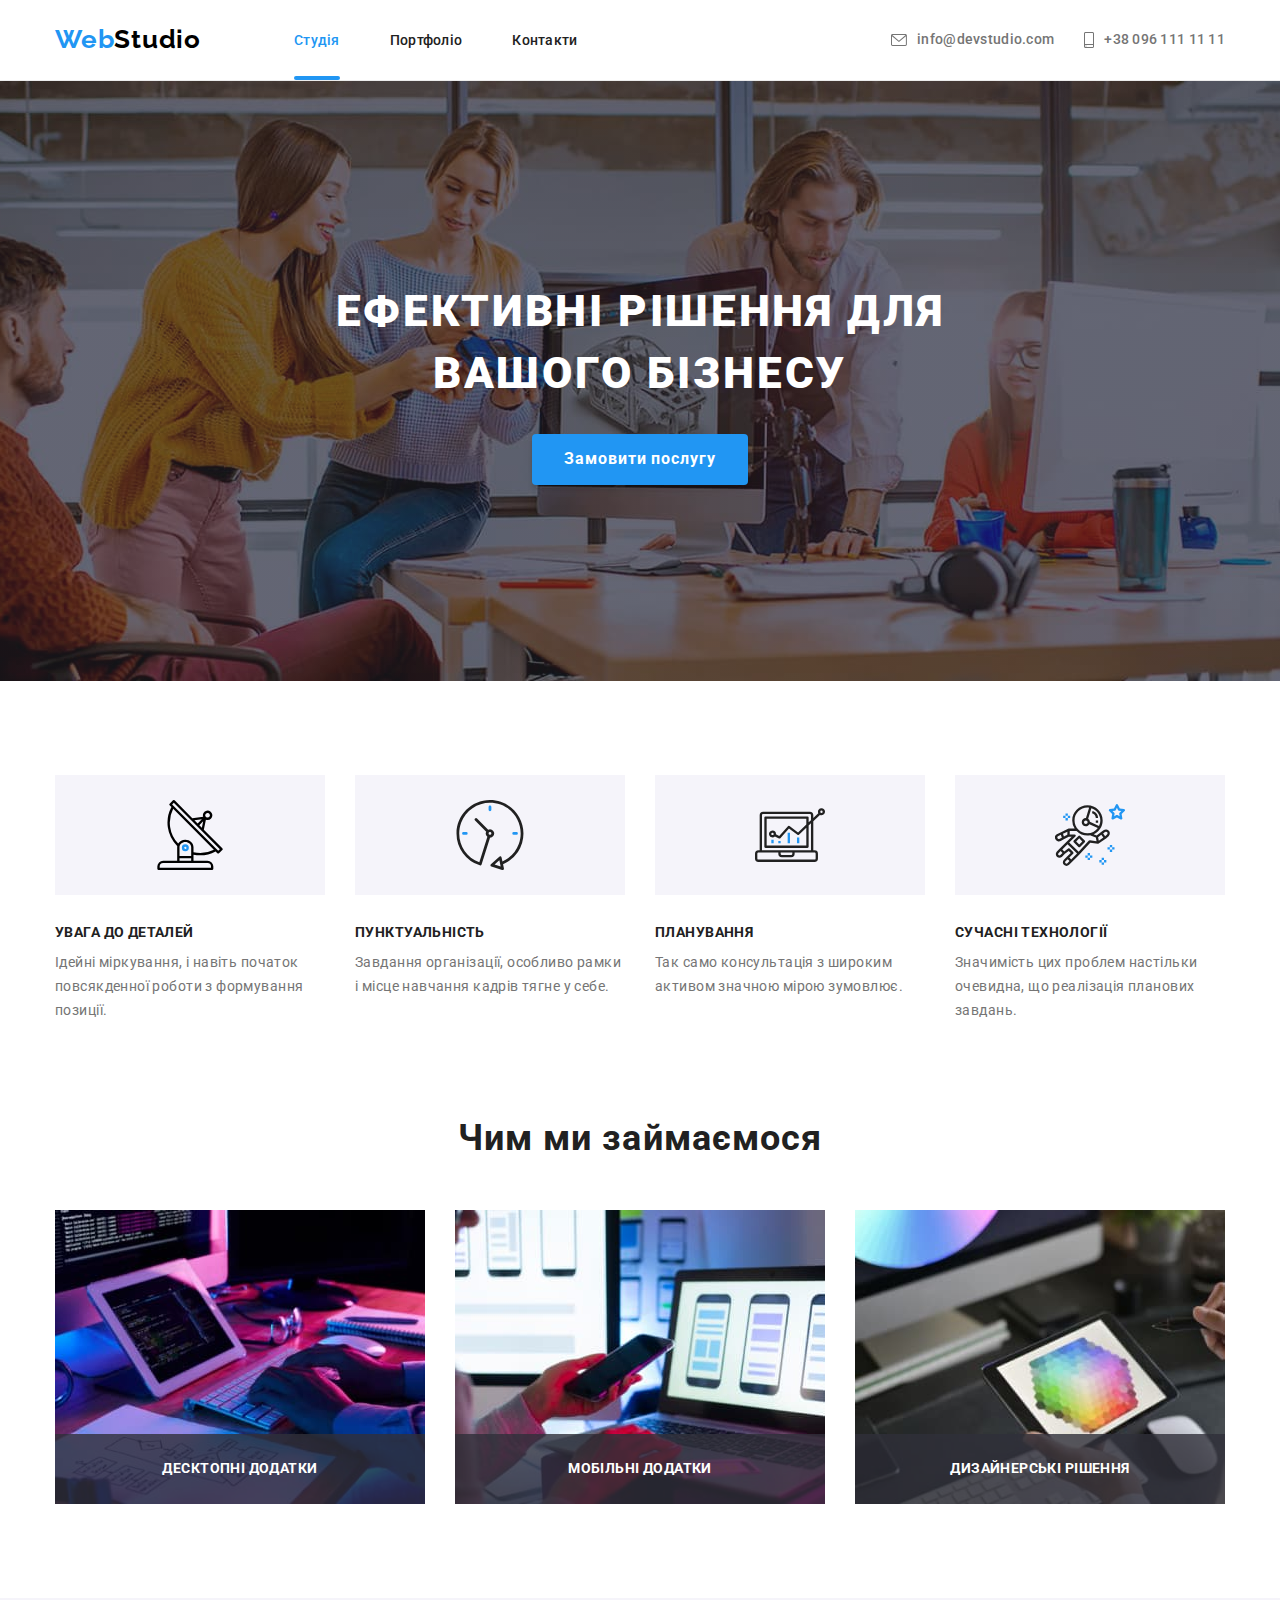
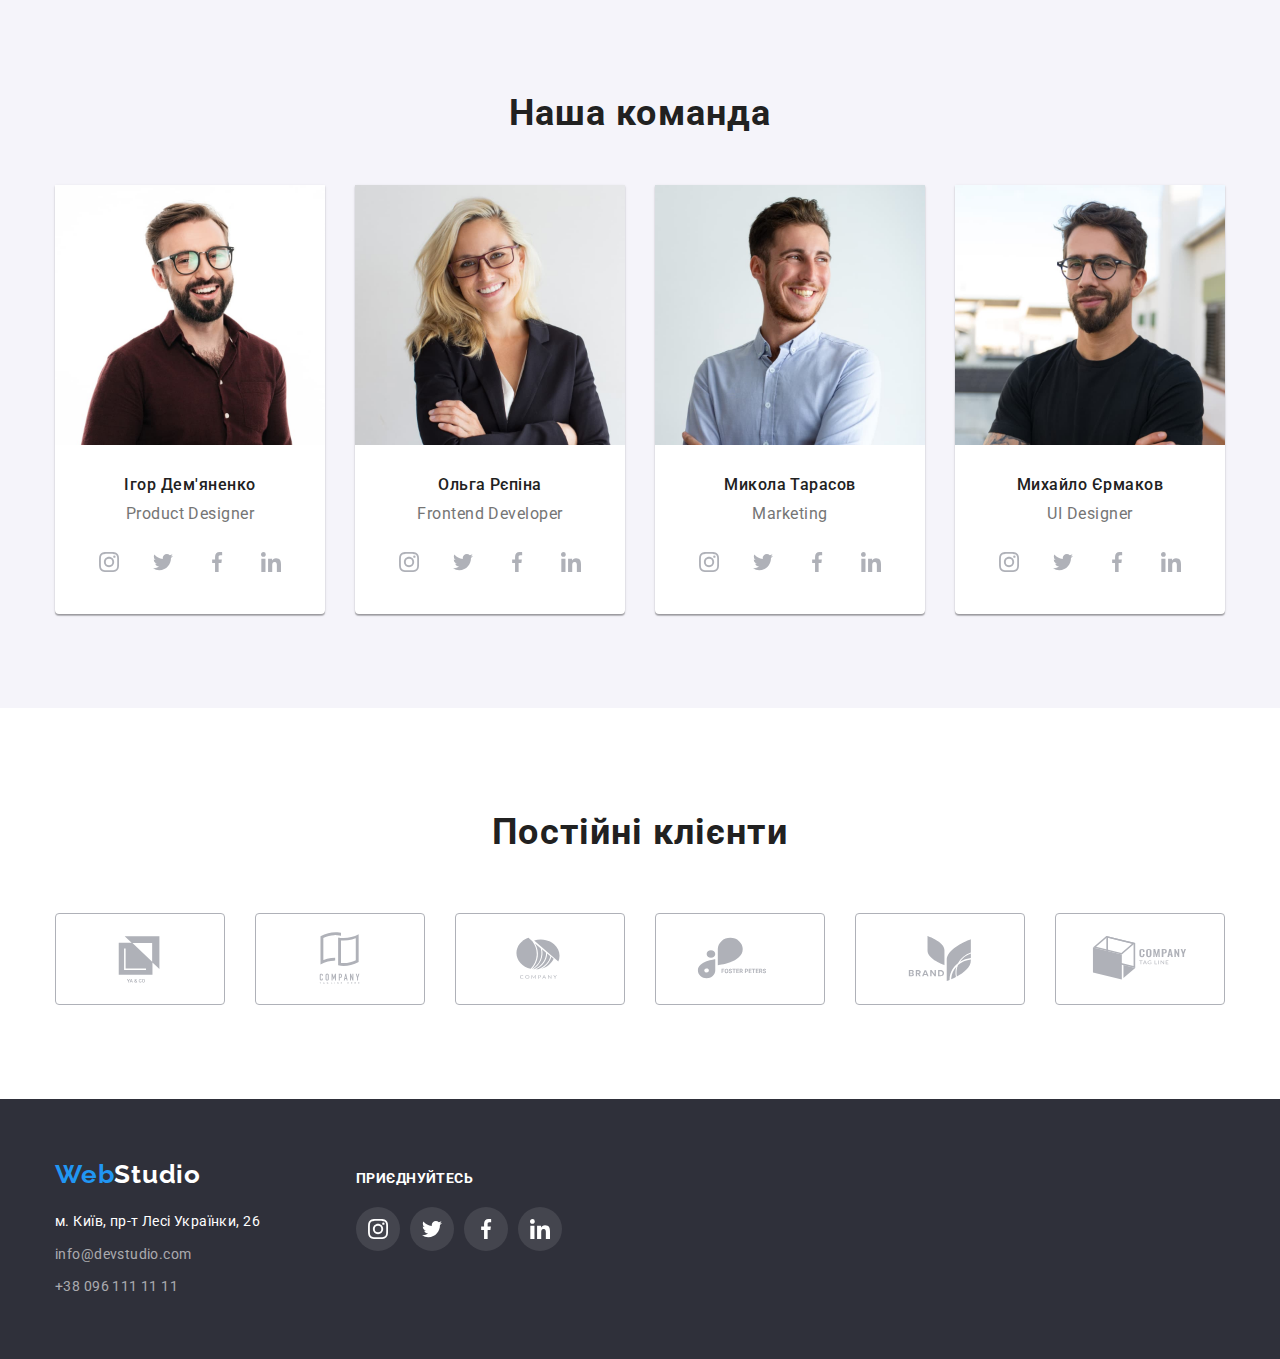
==== index.html @ fc9fdf3e "Initial commit" ====
<!DOCTYPE html>
<html lang="uk">
  <head>
    <meta charset="UTF-8" />
    <meta http-equiv="X-UA-Compatible" content="IE=edge" />
    <meta name="viewport" content="width=device-width, initial-scale=1.0" />
    <link rel="preconnect" href="https://fonts.googleapis.com" />
    <link rel="preconnect" href="https://fonts.gstatic.com" crossorigin />
    <link
      href="https://fonts.googleapis.com/css2?family=Raleway:wght@700&family=Roboto:wght@400;500;700;900&display=swap"
      rel="stylesheet"
    />
    <link
      rel="stylesheet"
      href="https://cdnjs.cloudflare.com/ajax/libs/modern-normalize/1.1.0/modern-normalize.min.css"
    />
    <link rel="stylesheet" href="./css/style.css" />
    <title>WebStudio</title>
  </head>
  <body>
    <header class="header">
      <div class="container header-container">
        <nav class="header-nav header-container">
          <a href="./index.html" class="logo"
            ><span class="logo-item">Web</span>Studio</a>
          <ul class="header-list header-container">
            <li class="list-item">
              <a href="./index.html" class="link current">Студія</a>
            </li>
            <li class="list-item">
              <a href="./portfolio.html" class="link">Портфоліо</a>
            </li>
            <li class="list-item"><a href="" class="link">Контакти</a></li>
          </ul>
        </nav>
        <!-- contacts -->
        <ul class="contacts-list header-container">
          <li class="list-item"> 
            <a href="mailto:info@devstudio.com" class="link contacts-icon"
              ><svg class="icon" width="16" height="12">
              <use href="./img/icons.svg#icon-envelope"></use>
            </svg>info@devstudio.com</a>
          </li>
          <li class="list-item"> 
            <a href="tel:+380961111111" class="link contacts-icon">
              <svg class="icon" width="10" height="16">
              <use href="./img/icons.svg#icon-smartphone"></use>
            </svg>+38 096 111 11 11</a>
          </li>
        </ul>
      </div>
    </header>

    <main class="main">
      <!-- Hero section -->
      <section class="hero-section">
        <div class="container hero-container">
          <h1 class="hero-title">Ефективні рішення для вашого бізнесу</h1>
          <button type="button" class="hero-btn" data-modal-open>Замовити послугу</button>
        </div>
      </section>

      <!-- Features section -->
      <section class="section features-section">
        <div class="container features-container">
          <h2 class="visually-hidden">Особливості нашої роботи</h2>
          <ul class="features-list">
            <li class="list-item">
              <div class="features-icon">
                <svg class="icon" width="70" height="70">
              <use href="./img/icons.svg#icon-antenna"></use>
                </svg>
              </div>
              <h3 class="features-title">УВАГА ДО ДЕТАЛЕЙ</h3>
              <p class="features-text">
                Ідейні міркування, і навіть початок повсякденної роботи з
                формування позиції.
              </p>
            </li>
            <li class="list-item">
              <div class="features-icon">
                <svg class="icon" width="70" height="70">
              <use href="./img/icons.svg#icon-clock"></use>
                </svg>
              </div>
              <h3 class="features-title">ПУНКТУАЛЬНІСТЬ</h3>
              <p class="features-text">
                Завдання організації, особливо рамки і місце навчання кадрів
                тягне у себе.
              </p>
            </li>
            <li class="list-item">
              <div class="features-icon">
                <svg class="icon" width="70" height="70">
              <use href="./img/icons.svg#icon-diagram"></use>
                </svg>
              </div>
              <h3 class="features-title">ПЛАНУВАННЯ</h3>
              <p class="features-text">
                Так само консультація з широким активом значною мірою зумовлює.
              </p>
            </li>
            <li class="list-item">
              <div class="features-icon">
                <svg class="icon" width="70" height="70">
              <use href="./img/icons.svg#icon-astronaut"></use>
                </svg>
              </div>
              <h3 class="features-title">СУЧАСНІ ТЕХНОЛОГІЇ</h3>
              <p class="features-text">
                Значимість цих проблем настільки очевидна, що реалізація
                планових завдань.
              </p>
            </li>
          </ul>
        </div>
      </section>

      <!-- box section -->
      <section class="box-section">
        <div class="container box-container">
          <h2 class="box-title">Чим ми займаємося</h2>
          <ul class="box-list">
            <li class="list-item">
              <div class="our-work">
              <img
                src="./img/boxhtml.jpg"
                alt="людина тримає руки на клавіатурі"
                width="370"
              />
              <h3 class="box-text">Десктопні додатки</h3>
              </div>
              
            </li>
            <li class="list-item">
              <div class="our-work">
              <img
                src="./img/box.jpg"
                alt="людина в одній руці тримає телефон, а друга рука на клавіатурі"
                width="370"
              />
              <h3 class="box-text">Мобільні додатки</h3>
              </div>
            </li>
            <li class="list-item">
              <div class="our-work">
              <img
                src="./img/boxcss.jpg"
                alt="людина в руці тримає планшет"
                width="370"
              />
              <h3 class="box-text">Дизайнерські рішення</h3>
              </div>
            </li>
          </ul>
        </div>
      </section>

      <!-- Team section -->
      <section class="section team-section">
        <div class="container team-container">
          <h2 class="team-title">Наша команда</h2>
          <ul class="tem-list">
            <li class="list-item team-shadow">
              <img
                src="./img/img-igor.jpg"
                alt="чоловік з бородою в очках"
                width="270"/>
              <div class="team-card">
                <h3 class="name-title">Ігор Дем'яненко</h3>
                <p lang="en" class="team-text">Product Designer</p>
            
                <ul class="social-list">
                  <li class="list-item">
                    <a href="" class="link social-link">
                    <svg class="icon" width="20" height="20">
                          <use href="./img/icons.svg#icon-instagram-team"></use>
                    </svg>
                    </a>
                  </li>
                  <li class="list-item">
                    <a href="" class="link social-link">
                      <svg class="icon" width="20" height="20">
                          <use href="./img/icons.svg#icon-twitter-team"></use>
                    </svg>
                    </a>
                  </li>
                  <li class="list-item">
                    <a href="" class="link social-link">
                      <svg class="icon" width="20" height="20">
                          <use href="./img/icons.svg#icon-facebook-team"></use>
                    </svg>
                    </a>
                  </li>
                  <li class="list-item">
                    <a href="" class="link social-link">
                      <svg class="icon" width="20" height="20">
                          <use href="./img/icons.svg#icon-linkedin-team"></use>
                    </svg>
                    </a>
                  </li>
                </ul>
              </div>
            </li>
            <li class="list-item team-shadow">
              <img
                src="./img/img-olga.jpg"
                alt="дівчина в очках з білим волосям"
                width="270"/>
              <div class="team-card">
                <h3 class="name-title">Ольга Рєпіна</h3>
                <p lang="en" class="team-text">Frontend Developer</p>
                <ul class="social-list">
                  <li class="list-item">
                    <a href="" class="link social-link">
                    <svg class="icon" width="20" height="20">
                          <use href="./img/icons.svg#icon-instagram-team"></use>
                    </svg>
                    </a>
                  </li>
                  <li class="list-item">
                    <a href="" class="link social-link">
                      <svg class="icon" width="20" height="20">
                          <use href="./img/icons.svg#icon-twitter-team"></use>
                    </svg>
                    </a>
                  </li>
                  <li class="list-item">
                    <a href="" class="link social-link">
                      <svg class="icon" width="20" height="20">
                          <use href="./img/icons.svg#icon-facebook-team"></use>
                    </svg>
                    </a>
                  </li>
                  <li class="list-item">
                    <a href="" class="link social-link">
                      <svg class="icon" width="20" height="20">
                          <use href="./img/icons.svg#icon-linkedin-team"></use>
                    </svg>
                    </a>
                  </li>
                </ul>
              </div>
            </li>
            <li class="list-item team-shadow">
              <img
                src="./img/img-mikola.jpg"
                alt="чоловік посміхається"
                width="270"
              />
              <div class="team-card">
                <h3 class="name-title">Микола Тарасов</h3>
                <p lang="en" class="team-text">Marketing</p>
                <ul class="social-list">
                  <li class="list-item">
                    <a href="" class="link social-link">
                    <svg class="icon" width="20" height="20">
                          <use href="./img/icons.svg#icon-instagram-team"></use>
                    </svg>
                    </a>
                  </li>
                  <li class="list-item">
                    <a href="" class="link social-link">
                      <svg class="icon" width="20" height="20">
                          <use href="./img/icons.svg#icon-twitter-team"></use>
                    </svg>
                    </a>
                  </li>
                  <li class="list-item">
                    <a href="" class="link social-link">
                      <svg class="icon" width="20" height="20">
                          <use href="./img/icons.svg#icon-facebook-team"></use>
                    </svg>
                    </a>
                  </li>
                  <li class="list-item">
                    <a href="" class="link social-link">
                      <svg class="icon" width="20" height="20">
                          <use href="./img/icons.svg#icon-linkedin-team"></use>
                    </svg>
                    </a>
                  </li>
                </ul>
              </div>
            </li>
            <li class="list-item team-shadow">
              <img
                src="./img/img-mike.jpg"
                alt="чоловік з бородою в очках"
                width="270"
              />
              <div class="team-card">
                <h3 class="name-title">Михайло Єрмаков</h3>
                <p lang="en" class="team-text">UI Designer</p>
                <ul class="social-list">
                  <li class="list-item">
                    <a href="" class="link social-link">
                    <svg class="icon" width="20" height="20">
                          <use href="./img/icons.svg#icon-instagram-team"></use>
                    </svg>
                    </a>
                  </li>
                  <li class="list-item">
                    <a href="" class="link social-link">
                      <svg class="icon" width="20" height="20">
                          <use href="./img/icons.svg#icon-twitter-team"></use>
                    </svg>
                    </a>
                  </li>
                  <li class="list-item">
                    <a href="" class="link social-link">
                      <svg class="icon" width="20" height="20">
                          <use href="./img/icons.svg#icon-facebook-team"></use>
                      </svg>
                    </a>
                  </li>
                  <li class="list-item">
                    <a href="" class="link social-link">
                      <svg class="icon" width="20" height="20">
                          <use href="./img/icons.svg#icon-linkedin-team"></use>
                    </svg>
                    </a>
                  </li>
                </ul>
              </div>
            </li>
          </ul>
        </div>
      </section>

        <!-- clien-section -->

      <section class="section">
        <div class="container">
          <h2 class="client-title">Постійні клієнти</h2>
        <ul class="client-list">
          <li class="list-item">
            <a href="" class="link client-link">
              <svg class="icon" width="106" height="60">
                   <use href="./img/icons.svg#icon-logo"></use>
              </svg>
            </a>
          </li>
          <li class="list-item">
            <a href="" class="link client-link">
              <svg class="icon" width="106" height="60">
                   <use href="./img/icons.svg#icon-logo-1"></use>
              </svg>
            </a>
          </li>
          <li class="list-item">
            <a href="" class="link client-link">
              <svg class="icon" width="106" height="60">
                   <use href="./img/icons.svg#icon-logo-2"></use>
              </svg>
            </a>
          </li>
          <li class="list-item">
            <a href="" class="link client-link">
              <svg class="icon" width="106" height="60">
                   <use href="./img/icons.svg#icon-logo-3"></use>
              </svg>
            </a>
          </li>
          <li class="list-item">
            <a href="" class="link client-link">
              <svg class="icon" width="106" height="60">
                   <use href="./img/icons.svg#icon-logo-4"></use>
              </svg>
            </a>
          </li>
          <li class="list-item">
            <a href="" class="link client-link">
              <svg class="icon" width="106" height="60">
                   <use href="./img/icons.svg#icon-logo-5"></use>
              </svg>
            </a>
          </li>
       </ul>
        </div>
      </section>

    </main>


    <footer class="footer">
      <div class="container contacts-container">
        <div>
        <a href="./index.html" class="logo"
          ><span class="logo-item">Web</span>Studio</a
        >
        <!-- address -->
        <address class="address-box">
          <ul class="list-address">
            <li class="list-item">
              <a
                href="https://goo.gl/maps/AqPgKA1JQSFDFY3W7"
                target="_blank"
                rel="noreferrer noopener"
                class="link address"
                ><span class="address-text"
                  >м. Київ, пр-т Лесі Українки, 26</span>
              </a>
            </li>
            <li class="list-item">
              <a href="mailto:info@devstudio.com" class="link address"
                >info@devstudio.com</a
              >
            </li>
            <li class="list-item">
              <a href="tel:+380961111111" class="link address"
                >+38 096 111 11 11</a
              >
            </li>
          </ul>
        </address>
      </div>

      <div class="footer-contacts">
        <b class="social-text">приєднуйтесь</b>
        <ul class="contacts-address">
       <li class="list-item">
        <a href="" class="link footer-link">
          <svg class="icon" width="20" height="20">
              <use href="./img/icons.svg#icon-instagram-footer"></use>
          </svg>
        </a>
      </li>
       <li class="list-item">
        <a href="" class="link footer-link">
          <svg class="icon" width="20" height="20">
              <use href="./img/icons.svg#icon-twitter-footer"></use>
          </svg>
        </a>
      </li>
       <li class="list-item">
        <a href="" class="link footer-link">
          <svg class="icon" width="20" height="20">
              <use href="./img/icons.svg#icon-facebook-footer"></use>
          </svg>
        </a>
      </li>
       <li class="list-item">
        <a href="" class="link footer-link">
          <svg class="icon" width="20" height="20">
              <use href="./img/icons.svg#icon-linkedin-footer"></use>
          </svg>
        </a>
      </li>
      </ul>
      </div>
      </div>
    </footer>

                 <!-- backdrop -->

<div class="backdrop is-hidden" data-modal>
  <div class="modal">
    <button type="button" class="button-modal" data-modal-close>
      <svg class="icon" width="18" height="18">
              <use href="./img/icons.svg#icon-close-black"></use>
          </svg>
    </button>
  </div>
</div>
<script src="./js/modal.js"></script>
  </body>
</html>
---- css/style.css ----
:root {
  --primary-text-color: #757575;
  --title-text-color: #212121;
  --first-bg-color: #ffffff;
  --secondary-bg-color: #2f303a;
  --section-bg-colir: #f5f4fa;
  --accent-color: #2196f3;
  --btn-color: #188ce8;
  --primary-black-color: #000000;
  --contact-color: rgba(255, 255, 255, 0.6);
  --border-color: #ECECEC;
  --secondary-br-color: #EEEEEE;
  --hero-bgr-color: #C4C4C4;
  --icon-team-color: #AFB1B8;
  --icom-footer-color: rgba(255, 255, 255, 0.1);
  --cubic: cubic-bezier(0.4, 0, 0.2, 1);
}

body {
  font-family: "Roboto", sans-serif;
  color: var(--primary-text-color);
  background-color: var(--first-bg-color);
}

h1,
h2,
h3,
h4,
h5,
h6,
p,
ul {
  margin: 0;
  padding: 0;
}

.container {
  width: 1200px;
  padding-left: 15px;
  padding-right: 15px;
  margin-right: auto;
  margin-left: auto;
}

/* header */

.header {
  border-bottom: 1px solid var(--border-color);
}

/* logo */

.logo-item {
  color: var(--accent-color);
}

.header-nav .logo {
  display: block;
  margin-right: 93px;
}

.logo {
  font-family: "Raleway";
  text-decoration: none;
  font-weight: 700;
  font-size: 26px;
  line-height: 1.2;
  letter-spacing: 0.03em;
  color: var(--primary-black-color);
  transition: color 250ms var(--cubic);
}

/* nav */

.header-container {
  display: flex;
  align-items: center;

}

.header-list .list-item:not(:last-child) {
  margin-right: 50px;
}

.contacts-list .list-item:not(:last-child) {
  margin-right: 30px;
}

.contacts-list {
  margin-left: auto;
}

.header-nav .link {
  position: relative;
  padding-top: 32px;
  padding-bottom: 32px;

  font-weight: 500;
  font-size: 14px;
  line-height: 1.14;
  letter-spacing: 0.02em;
  color: var(--title-text-color);

}

.header-nav .current::after {
  content: "";
  position: absolute;
  left: 0;
  bottom: 0;
  width: 100%;
  height: 4px;
  background-color: var(--accent-color);
  border-radius: 2px;
}


.link.current {
  color: var(--accent-color);
}

/* .contacts */
.link.contacts-icon {
  display: flex;
  padding-top: 32px;
  padding-bottom: 32px;
  align-items: center;

  font-weight: 500;
  font-size: 14px;
  line-height: 1.14;
  letter-spacing: 0.02em;
  color: var(--primary-text-color);
  fill: currentColor;
  transition: color 250ms var(--cubic);

}

.link.contacts-icon .icon {
  margin-right: 10px;
}

/* Hero section */

.hero-section {
  max-width: 1600px;
  height: 600px;
  margin-right: auto;
  margin-left: auto;
  padding-top: 200px;
  padding-bottom: 200px;
  background-position: center;
  background-repeat: no-repeat;
  background-size: cover;
  background-image: linear-gradient(to right, rgba(47, 48, 58, 0.4), rgba(47, 48, 58, 0.4)), url(../img/bgimg.jpg);
  background-color: var(--hero-bgr-color);

}

.hero-title {
  margin-bottom: 30px;
  margin-right: auto;
  margin-left: auto;
  width: 696px;

  font-weight: 900;
  font-size: 44px;
  line-height: 1.4;
  text-align: center;
  letter-spacing: 0.06em;
  text-transform: uppercase;
  color: var(--first-bg-color);
}

.hero-btn {
  display: block;
  margin-right: auto;
  margin-left: auto;
  padding: 10px 32px;
  border-radius: 4px;
  min-width: 216px;
  border: none;

  font-style: normal;
  font-weight: 700;
  font-size: 16px;
  line-height: 1.9;
  cursor: pointer;
  letter-spacing: 0.06em;
  color: var(--first-bg-color);
  background-color: var(--accent-color);
  box-shadow: 0px 4px 4px rgba(0, 0, 0, 0.15);
  transition: background-color 250ms var(--cubic),
    color 250ms var(--cubic),
    box-shadow 250ms var(--cubic);
}

.hero-btn:hover,
.hero-btn:focus {
  color: var(--first-bg-color);
  background-color: var(--btn-color);
  box-shadow: 0px 4px 4px rgba(0, 0, 0, 0.15);

}

/* Features section */

.visually-hidden {
  position: absolute;
  width: 1px;
  height: 1px;
  margin: -1px;
  border: 0;
  padding: 0;

  white-space: nowrap;
  clip-path: inset(100%);
  clip: rect(0 0 0 0);
  overflow: hidden;
}

.features-icon {
  display: flex;
  height: 120px;
  justify-content: center;
  align-items: center;
  background-color: var(--section-bg-colir);
  margin-bottom: 30px;
}

.features-list {
  display: flex;
}

.features-container .list-item {
  min-width: 270px;
}

.features-list .list-item:not(:last-child) {
  margin-right: 30px;

}

.features-title {
  margin-bottom: 10px;

  font-size: 14px;
  line-height: 1.14;
  letter-spacing: 0.03em;
  text-transform: uppercase;
  color: var(--title-text-color);
}

.features-text {
  font-size: 14px;
  line-height: 1.71;
  letter-spacing: 0.03em;
}

/* box section */

.box-list {
  display: flex;
}

.box-list img {
  display: block;
}

.box-list .list-item:not(:last-child) {
  margin-right: 30px;
}

.box-section {
  padding-bottom: 94px;
}

.box-title {
  margin-bottom: 50px;

  font-size: 36px;
  line-height: 1.2;
  text-align: center;
  letter-spacing: 0.03em;
  color: var(--title-text-color);
}

.our-work {
  position: relative;
}

.box-text {
  position: absolute;
  left: 0;
  bottom: 0;
  width: 100%;
  height: 70px;
  display: flex;
  justify-content: center;
  align-items: center;
  font-size: 14px;
  line-height: 1.14;
  text-align: center;
  letter-spacing: 0.03em;
  text-transform: uppercase;
  color: #FFFFFF;
  background-color: rgba(47, 48, 58, 0.8);
}


/* Team section */
.team-section {
  background-color: var(--section-bg-colir);
}

.tem-list {
  display: flex;
}

.tem-list img {
  display: block;
}

.tem-list .team-shadow {
  background-color: var(--first-bg-color);
  box-shadow: 0px 1px 3px rgba(0, 0, 0, 0.12),
    0px 1px 1px rgba(0, 0, 0, 0.14),
    0px 2px 1px rgba(0, 0, 0, 0.2);
  border-radius: 0px 0px 4px 4px;

}

.tem-list>.list-item:not(:last-child) {
  margin-right: 30px;
}

.team-card {
  padding-top: 30px;
  padding-bottom: 30px;

}

.team-title {
  margin-bottom: 50px;
  font-size: 36px;
  line-height: 1.2;
  text-align: center;
  letter-spacing: 0.03em;
  color: var(--title-text-color);
}

.name-title {
  margin-bottom: 10px;

  font-weight: 500;
  font-size: 16px;
  line-height: 1.2;
  text-align: center;
  letter-spacing: 0.03em;
  color: var(--title-text-color);
}

.team-text {
  font-size: 16px;
  line-height: 1.2;
  text-align: center;
  letter-spacing: 0.03em;
}

.social-list {
  display: flex;
  margin-top: 16px;
  justify-content: center;


}


.link.social-link {
  display: flex;
  width: 44px;
  height: 44px;
  justify-content: center;
  align-items: center;
  color: var(--icon-team-color);
  background-color: var(--first-bg-color);
  border-radius: 50%;
  transition: background-color 250ms var(--cubic),
    color 250ms var(--cubic);

}

.social-link .icon {
  fill: currentColor;

}


.social-list .list-item:not(:last-child) {
  margin-right: 10px;
}


.link.social-link:focus,
.link.social-link:hover {
  color: var(--first-bg-color);
  background-color: var(--accent-color);
  border-radius: 50%;

}

/* clien-section */

.client-title {
  font-size: 36px;
  line-height: 1.7;
  text-align: center;
  letter-spacing: 0.03em;
  color: var(--title-text-color);
}

.client-list {
  display: flex;
  margin-top: 50px;
  justify-content: center;
}

.link.client-link {
  display: flex;
  width: 170px;
  height: 92px;
  justify-content: center;
  align-items: center;
  color: var(--icon-team-color);
  fill: currentColor;
  border: 1px solid var(--icon-team-color);
  border-radius: 4px;
  transition: border-color 250ms var(--cubic),
    color 250ms var(--cubic);

}

.client-list .list-item:not(:last-child) {
  margin-right: 30px;
}

.link.client-link:focus,
.link.client-link:hover {
  border-color: var(--accent-color);
  color: var(--accent-color);
}

/* footer */

.footer {
  background-color: var(--secondary-bg-color);
  padding-top: 60px;
  padding-bottom: 60px;

}

.footer .logo {
  color: var(--first-bg-color);
}

.logo:hover,
.logo:focus {
  color: var(--accent-color);

}

/* address */

.address-box {
  width: 231px;
  margin-top: 20px;
}

.list-address .list-item:not(:last-child) {
  margin-bottom: 9px;
}

.link.address {
  display: block;
  font-style: normal;
  font-weight: 400;
  font-size: 14px;
  line-height: 1.7;
  letter-spacing: 0.03em;
  color: var(--contact-color);
}

.address-text {
  color: var(--first-bg-color);
  transition: color 250ms var(--cubic);
}

.address-text:hover {
  color: var(--accent-color);
}

.link {
  text-decoration: none;
  transition: color 250ms var(--cubic);
}

.list-item {
  list-style: none;
}

.link:hover,
.link:focus {
  color: var(--accent-color);

}

.contacts-container {
  display: flex;
  align-items: baseline;

}

.footer-contacts {
  margin-left: 70px;
}

.social-text {
  font-size: 14px;
  line-height: 1.14;
  letter-spacing: 0.03em;
  text-transform: uppercase;
  color: var(--first-bg-color);
}

.contacts-address {
  display: flex;
  margin-top: 20px;

}

.link.footer-link {
  display: flex;
  width: 44px;
  height: 44px;
  justify-content: center;
  align-items: center;
  background-color: var(--icom-footer-color);
  border-radius: 50%;
  transition: background-color 250ms var(--cubic);
}

.contacts-address .list-item:not(:last-child) {
  margin-right: 10px;
}


.link.footer-link:hover,
.link.footer-link:focus {
  background-color: var(--accent-color);

}


/* portfolio */

.btn-list {
  display: flex;
  justify-content: center;
  margin-bottom: 50px;

}

.btn-list .list-item:not(:last-child) {
  margin-right: 8px;
}

.portfolio-btn {
  padding: 6px 22px;
  font-family: inherit;
  font-style: normal;
  font-weight: 500;
  font-size: 16px;
  line-height: 1.63;
  text-align: center;
  cursor: pointer;
  letter-spacing: 0.03em;
  color: var(--title-text-color);
  background-color: var(--section-bg-colir);
  border: none;
  border-radius: 4px;
  transition: color 250ms cubic-bezier(0.4, 0, 0.2, 1),
    background-color 250ms cubic-bezier(0.4, 0, 0.2, 1),
    box-shadow 250ms cubic-bezier(0.4, 0, 0.2, 1);
}

.portfolio-btn:hover,
.portfolio-btn:focus {
  color: var(--first-bg-color);
  background-color: var(--accent-color);
  box-shadow: 0px 3px 1px rgba(0, 0, 0, 0.1),
    0px 1px 2px rgba(0, 0, 0, 0.08),
    0px 2px 2px rgba(0, 0, 0, 0.12);

}

.portfolio-wrap {
  position: relative;
  overflow: hidden;
}


.text-wrap {
  position: absolute;
  top: 0;
  left: 0;
  transform: translateY(100%);
  padding: 63px 24px;
  font-size: 18px;
  line-height: 1.56;
  letter-spacing: 0.03em;
  color: var(--first-bg-color);
  background-color: rgba(33, 150, 243, 0.9);
  transition: transform 250ms var(--cubic);

}


.portfolio.link:hover .text-wrap {
  transform: translateY(0%);
}

.portfolio-card {
  padding-top: 20px;
  padding-right: 24px;
  padding-bottom: 20px;
  padding-left: 24px;
}

.portfolio-card .portfolio-text {
  margin-top: 4px;
}

.portfolio-card {
  border-right: 1px solid var(--secondary-br-color);
  border-left: 1px solid var(--secondary-br-color);
  border-bottom: 1px solid var(--secondary-br-color);
}

.portfolio-list {
  display: flex;
  flex-wrap: wrap;
  gap: 30px;

}

.title-item {
  font-size: 18px;
  line-height: 2;
  letter-spacing: 0.06em;
  color: var(--title-text-color);
}

.portfolio-text {
  font-size: 16px;
  line-height: 30px;
  letter-spacing: 0.03em;
  color: var(--primary-text-color);
}

.portfolio-list img {
  display: block;
}

.section {
  padding-top: 94px;
  padding-bottom: 94px;

}

.portfolio.link {
  display: block;
  transition: box-shadow 250ms var(--cubic);
}

.portfolio.link:hover,
.portfolio.link:focus {
  box-shadow: 0px 1px 1px rgba(0, 0, 0, 0.12),
    0px 4px 4px rgba(0, 0, 0, 0.06),
    1px 4px 6px rgba(0, 0, 0, 0.16);

}


/* backdrop */


.backdrop {
  position: fixed;
  width: 100%;
  height: 100%;
  top: 0;
  left: 0;
  background-color: rgba(0, 0, 0, 0.2);
  opacity: 1;
  transition: opacity 250ms var(--cubic);

}

.backdrop.is-hidden .modal {
  transform: translate(-50%, -50%) scale(1.1);

}

.is-hidden {
  opacity: 0;
  pointer-events: none;

}


.button-modal {
  position: absolute;
  top: 8px;
  right: 8px;
  display: flex;
  width: 30px;
  height: 30px;
  justify-content: center;
  align-items: center;
  padding: 0;
  cursor: pointer;
  background: var(--first-bg-color);
  border: 1px solid rgba(0, 0, 0, 0.1);
  border-radius: 50%;

}

.modal {
  position: absolute;
  top: 50%;
  left: 50%;
  min-width: 528px;
  min-height: 581px;
  transform: translate(-50%, -50%) scale(1);
  background-color: var(--first-bg-color);
  box-shadow: 0px 1px 3px rgba(0, 0, 0, 0.12), 0px 1px 1px rgba(0, 0, 0, 0.14), 0px 2px 1px rgba(0, 0, 0, 0.2);
  border-radius: 4px;
  transition: transform 250ms var(--cubic);

}
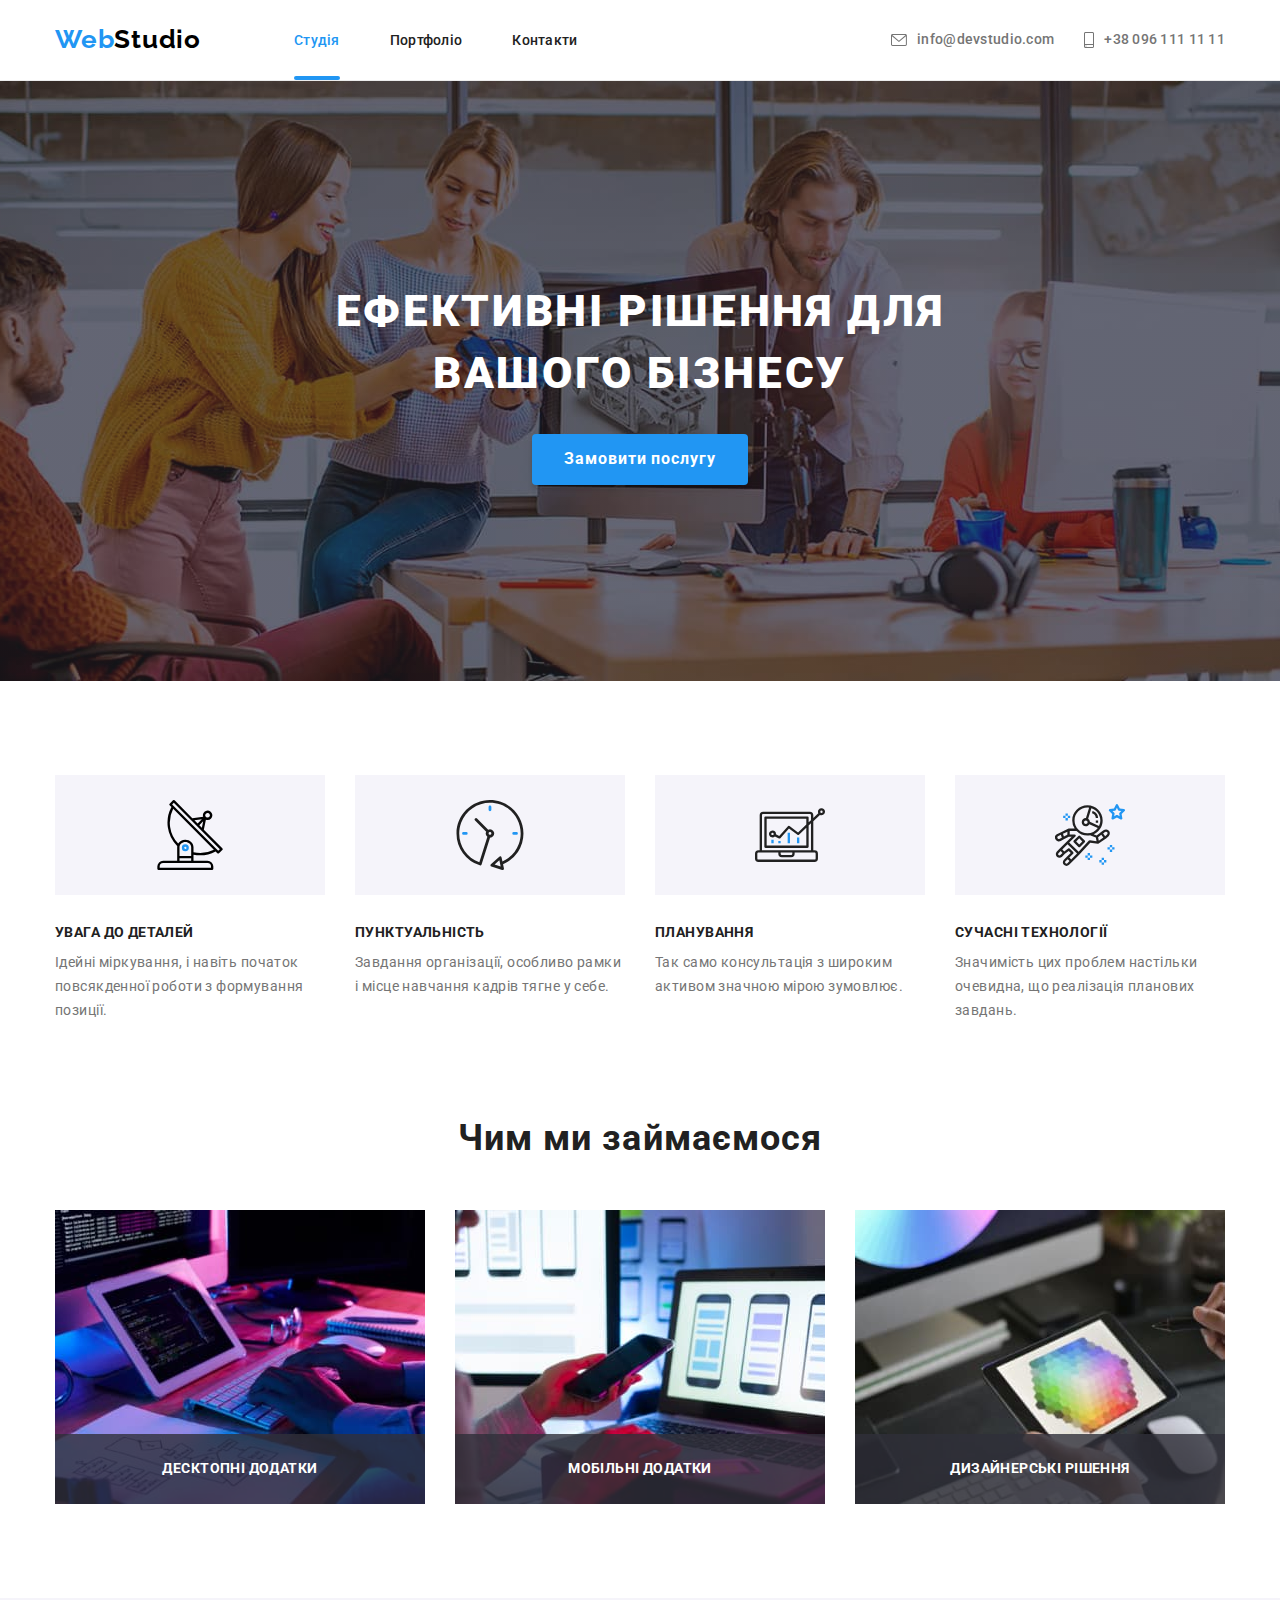
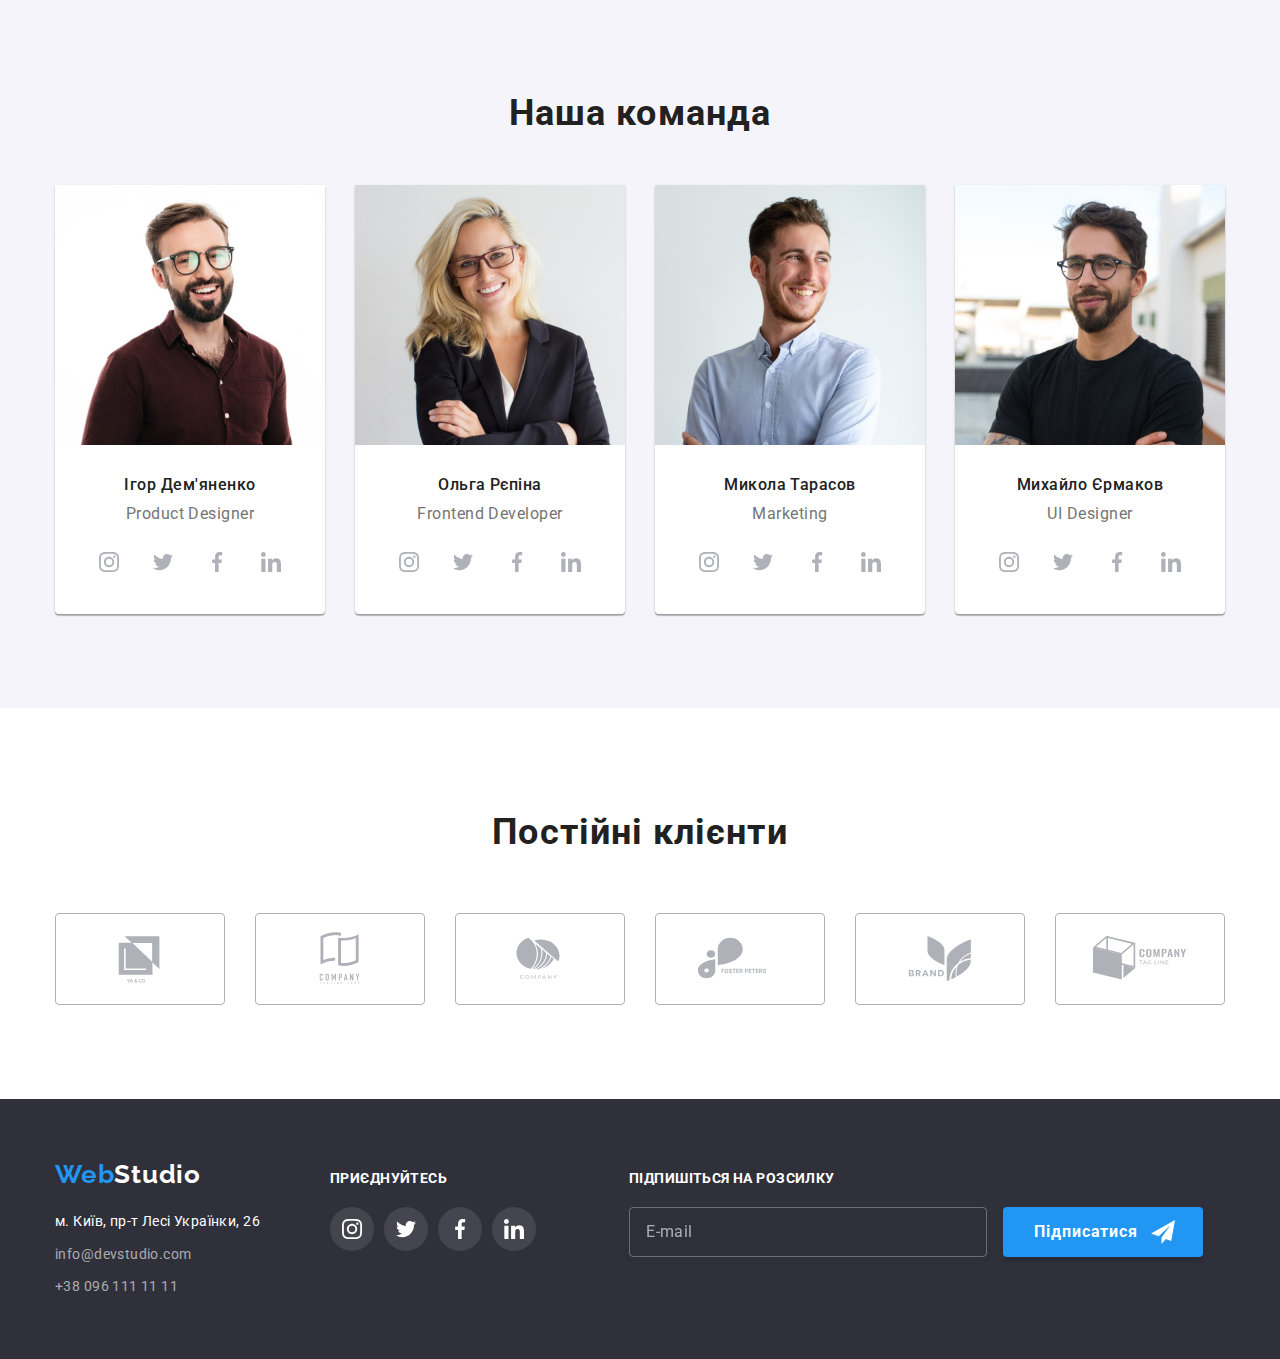
==== commit a859a8c1: "added form for footer" ====
--- a/index.html
+++ b/index.html
@@ -1,20 +1,18 @@
 <!DOCTYPE html>
 <html lang="uk">
   <head>
-    <meta charset="UTF-8" />
-    <meta http-equiv="X-UA-Compatible" content="IE=edge" />
-    <meta name="viewport" content="width=device-width, initial-scale=1.0" />
-    <link rel="preconnect" href="https://fonts.googleapis.com" />
-    <link rel="preconnect" href="https://fonts.gstatic.com" crossorigin />
+    <meta charset="UTF-8">
+    <meta http-equiv="X-UA-Compatible" content="IE=edge">
+    <meta name="viewport" content="width=device-width, initial-scale=1.0">
+    <link rel="preconnect" href="https://fonts.googleapis.com">
+    <link rel="preconnect" href="https://fonts.gstatic.com" crossorigin>
     <link
       href="https://fonts.googleapis.com/css2?family=Raleway:wght@700&family=Roboto:wght@400;500;700;900&display=swap"
-      rel="stylesheet"
-    />
+      rel="stylesheet">
     <link
       rel="stylesheet"
-      href="https://cdnjs.cloudflare.com/ajax/libs/modern-normalize/1.1.0/modern-normalize.min.css"
-    />
-    <link rel="stylesheet" href="./css/style.css" />
+      href="https://cdnjs.cloudflare.com/ajax/libs/modern-normalize/1.1.0/modern-normalize.min.css">
+    <link rel="stylesheet" href="./css/style.css">
     <title>WebStudio</title>
   </head>
   <body>
@@ -35,17 +33,15 @@
         </nav>
         <!-- contacts -->
         <ul class="contacts-list header-container">
-          <li class="list-item"> 
+          <li class="list-item">
             <a href="mailto:info@devstudio.com" class="link contacts-icon"
               ><svg class="icon" width="16" height="12">
-              <use href="./img/icons.svg#icon-envelope"></use>
-            </svg>info@devstudio.com</a>
+                <use href="./img/icons.svg#icon-envelope"></use></svg>info@devstudio.com</a>
           </li>
-          <li class="list-item"> 
+          <li class="list-item">
             <a href="tel:+380961111111" class="link contacts-icon">
               <svg class="icon" width="10" height="16">
-              <use href="./img/icons.svg#icon-smartphone"></use>
-            </svg>+38 096 111 11 11</a>
+                <use href="./img/icons.svg#icon-smartphone"></use></svg>+38 096 111 11 11</a>
           </li>
         </ul>
       </div>
@@ -56,7 +52,9 @@
       <section class="hero-section">
         <div class="container hero-container">
           <h1 class="hero-title">Ефективні рішення для вашого бізнесу</h1>
-          <button type="button" class="hero-btn" data-modal-open>Замовити послугу</button>
+          <button type="button" class="hero-btn" data-modal-open>
+            Замовити послугу
+          </button>
         </div>
       </section>
 
@@ -68,7 +66,7 @@
             <li class="list-item">
               <div class="features-icon">
                 <svg class="icon" width="70" height="70">
-              <use href="./img/icons.svg#icon-antenna"></use>
+                  <use href="./img/icons.svg#icon-antenna"></use>
                 </svg>
               </div>
               <h3 class="features-title">УВАГА ДО ДЕТАЛЕЙ</h3>
@@ -80,7 +78,7 @@
             <li class="list-item">
               <div class="features-icon">
                 <svg class="icon" width="70" height="70">
-              <use href="./img/icons.svg#icon-clock"></use>
+                  <use href="./img/icons.svg#icon-clock"></use>
                 </svg>
               </div>
               <h3 class="features-title">ПУНКТУАЛЬНІСТЬ</h3>
@@ -92,7 +90,7 @@
             <li class="list-item">
               <div class="features-icon">
                 <svg class="icon" width="70" height="70">
-              <use href="./img/icons.svg#icon-diagram"></use>
+                  <use href="./img/icons.svg#icon-diagram"></use>
                 </svg>
               </div>
               <h3 class="features-title">ПЛАНУВАННЯ</h3>
@@ -103,7 +101,7 @@
             <li class="list-item">
               <div class="features-icon">
                 <svg class="icon" width="70" height="70">
-              <use href="./img/icons.svg#icon-astronaut"></use>
+                  <use href="./img/icons.svg#icon-astronaut"></use>
                 </svg>
               </div>
               <h3 class="features-title">СУЧАСНІ ТЕХНОЛОГІЇ</h3>
@@ -123,33 +121,29 @@
           <ul class="box-list">
             <li class="list-item">
               <div class="our-work">
-              <img
-                src="./img/boxhtml.jpg"
-                alt="людина тримає руки на клавіатурі"
-                width="370"
-              />
-              <h3 class="box-text">Десктопні додатки</h3>
-              </div>
-              
+                <img
+                  src="./img/boxhtml.jpg"
+                  alt="людина тримає руки на клавіатурі"
+                  width="370">
+                <h3 class="box-text">Десктопні додатки</h3>
+              </div>
             </li>
             <li class="list-item">
               <div class="our-work">
-              <img
-                src="./img/box.jpg"
-                alt="людина в одній руці тримає телефон, а друга рука на клавіатурі"
-                width="370"
-              />
-              <h3 class="box-text">Мобільні додатки</h3>
+                <img
+                  src="./img/box.jpg"
+                  alt="людина в одній руці тримає телефон, а друга рука на клавіатурі"
+                  width="370">
+                <h3 class="box-text">Мобільні додатки</h3>
               </div>
             </li>
             <li class="list-item">
               <div class="our-work">
-              <img
-                src="./img/boxcss.jpg"
-                alt="людина в руці тримає планшет"
-                width="370"
-              />
-              <h3 class="box-text">Дизайнерські рішення</h3>
+                <img
+                  src="./img/boxcss.jpg"
+                  alt="людина в руці тримає планшет"
+                  width="370">
+                <h3 class="box-text">Дизайнерські рішення</h3>
               </div>
             </li>
           </ul>
@@ -165,38 +159,38 @@
               <img
                 src="./img/img-igor.jpg"
                 alt="чоловік з бородою в очках"
-                width="270"/>
+                width="270">
               <div class="team-card">
                 <h3 class="name-title">Ігор Дем'яненко</h3>
                 <p lang="en" class="team-text">Product Designer</p>
-            
+
                 <ul class="social-list">
                   <li class="list-item">
                     <a href="" class="link social-link">
-                    <svg class="icon" width="20" height="20">
-                          <use href="./img/icons.svg#icon-instagram-team"></use>
-                    </svg>
-                    </a>
-                  </li>
-                  <li class="list-item">
-                    <a href="" class="link social-link">
-                      <svg class="icon" width="20" height="20">
-                          <use href="./img/icons.svg#icon-twitter-team"></use>
-                    </svg>
-                    </a>
-                  </li>
-                  <li class="list-item">
-                    <a href="" class="link social-link">
-                      <svg class="icon" width="20" height="20">
-                          <use href="./img/icons.svg#icon-facebook-team"></use>
-                    </svg>
-                    </a>
-                  </li>
-                  <li class="list-item">
-                    <a href="" class="link social-link">
-                      <svg class="icon" width="20" height="20">
-                          <use href="./img/icons.svg#icon-linkedin-team"></use>
-                    </svg>
+                      <svg class="icon" width="20" height="20">
+                        <use href="./img/icons.svg#icon-instagram-team"></use>
+                      </svg>
+                    </a>
+                  </li>
+                  <li class="list-item">
+                    <a href="" class="link social-link">
+                      <svg class="icon" width="20" height="20">
+                        <use href="./img/icons.svg#icon-twitter-team"></use>
+                      </svg>
+                    </a>
+                  </li>
+                  <li class="list-item">
+                    <a href="" class="link social-link">
+                      <svg class="icon" width="20" height="20">
+                        <use href="./img/icons.svg#icon-facebook-team"></use>
+                      </svg>
+                    </a>
+                  </li>
+                  <li class="list-item">
+                    <a href="" class="link social-link">
+                      <svg class="icon" width="20" height="20">
+                        <use href="./img/icons.svg#icon-linkedin-team"></use>
+                      </svg>
                     </a>
                   </li>
                 </ul>
@@ -206,37 +200,37 @@
               <img
                 src="./img/img-olga.jpg"
                 alt="дівчина в очках з білим волосям"
-                width="270"/>
+                width="270">
               <div class="team-card">
                 <h3 class="name-title">Ольга Рєпіна</h3>
                 <p lang="en" class="team-text">Frontend Developer</p>
                 <ul class="social-list">
                   <li class="list-item">
                     <a href="" class="link social-link">
-                    <svg class="icon" width="20" height="20">
-                          <use href="./img/icons.svg#icon-instagram-team"></use>
-                    </svg>
-                    </a>
-                  </li>
-                  <li class="list-item">
-                    <a href="" class="link social-link">
-                      <svg class="icon" width="20" height="20">
-                          <use href="./img/icons.svg#icon-twitter-team"></use>
-                    </svg>
-                    </a>
-                  </li>
-                  <li class="list-item">
-                    <a href="" class="link social-link">
-                      <svg class="icon" width="20" height="20">
-                          <use href="./img/icons.svg#icon-facebook-team"></use>
-                    </svg>
-                    </a>
-                  </li>
-                  <li class="list-item">
-                    <a href="" class="link social-link">
-                      <svg class="icon" width="20" height="20">
-                          <use href="./img/icons.svg#icon-linkedin-team"></use>
-                    </svg>
+                      <svg class="icon" width="20" height="20">
+                        <use href="./img/icons.svg#icon-instagram-team"></use>
+                      </svg>
+                    </a>
+                  </li>
+                  <li class="list-item">
+                    <a href="" class="link social-link">
+                      <svg class="icon" width="20" height="20">
+                        <use href="./img/icons.svg#icon-twitter-team"></use>
+                      </svg>
+                    </a>
+                  </li>
+                  <li class="list-item">
+                    <a href="" class="link social-link">
+                      <svg class="icon" width="20" height="20">
+                        <use href="./img/icons.svg#icon-facebook-team"></use>
+                      </svg>
+                    </a>
+                  </li>
+                  <li class="list-item">
+                    <a href="" class="link social-link">
+                      <svg class="icon" width="20" height="20">
+                        <use href="./img/icons.svg#icon-linkedin-team"></use>
+                      </svg>
                     </a>
                   </li>
                 </ul>
@@ -246,38 +240,37 @@
               <img
                 src="./img/img-mikola.jpg"
                 alt="чоловік посміхається"
-                width="270"
-              />
+                width="270">
               <div class="team-card">
                 <h3 class="name-title">Микола Тарасов</h3>
                 <p lang="en" class="team-text">Marketing</p>
                 <ul class="social-list">
                   <li class="list-item">
                     <a href="" class="link social-link">
-                    <svg class="icon" width="20" height="20">
-                          <use href="./img/icons.svg#icon-instagram-team"></use>
-                    </svg>
-                    </a>
-                  </li>
-                  <li class="list-item">
-                    <a href="" class="link social-link">
-                      <svg class="icon" width="20" height="20">
-                          <use href="./img/icons.svg#icon-twitter-team"></use>
-                    </svg>
-                    </a>
-                  </li>
-                  <li class="list-item">
-                    <a href="" class="link social-link">
-                      <svg class="icon" width="20" height="20">
-                          <use href="./img/icons.svg#icon-facebook-team"></use>
-                    </svg>
-                    </a>
-                  </li>
-                  <li class="list-item">
-                    <a href="" class="link social-link">
-                      <svg class="icon" width="20" height="20">
-                          <use href="./img/icons.svg#icon-linkedin-team"></use>
-                    </svg>
+                      <svg class="icon" width="20" height="20">
+                        <use href="./img/icons.svg#icon-instagram-team"></use>
+                      </svg>
+                    </a>
+                  </li>
+                  <li class="list-item">
+                    <a href="" class="link social-link">
+                      <svg class="icon" width="20" height="20">
+                        <use href="./img/icons.svg#icon-twitter-team"></use>
+                      </svg>
+                    </a>
+                  </li>
+                  <li class="list-item">
+                    <a href="" class="link social-link">
+                      <svg class="icon" width="20" height="20">
+                        <use href="./img/icons.svg#icon-facebook-team"></use>
+                      </svg>
+                    </a>
+                  </li>
+                  <li class="list-item">
+                    <a href="" class="link social-link">
+                      <svg class="icon" width="20" height="20">
+                        <use href="./img/icons.svg#icon-linkedin-team"></use>
+                      </svg>
                     </a>
                   </li>
                 </ul>
@@ -287,38 +280,37 @@
               <img
                 src="./img/img-mike.jpg"
                 alt="чоловік з бородою в очках"
-                width="270"
-              />
+                width="270">
               <div class="team-card">
                 <h3 class="name-title">Михайло Єрмаков</h3>
                 <p lang="en" class="team-text">UI Designer</p>
                 <ul class="social-list">
                   <li class="list-item">
                     <a href="" class="link social-link">
-                    <svg class="icon" width="20" height="20">
-                          <use href="./img/icons.svg#icon-instagram-team"></use>
-                    </svg>
-                    </a>
-                  </li>
-                  <li class="list-item">
-                    <a href="" class="link social-link">
-                      <svg class="icon" width="20" height="20">
-                          <use href="./img/icons.svg#icon-twitter-team"></use>
-                    </svg>
-                    </a>
-                  </li>
-                  <li class="list-item">
-                    <a href="" class="link social-link">
-                      <svg class="icon" width="20" height="20">
-                          <use href="./img/icons.svg#icon-facebook-team"></use>
-                      </svg>
-                    </a>
-                  </li>
-                  <li class="list-item">
-                    <a href="" class="link social-link">
-                      <svg class="icon" width="20" height="20">
-                          <use href="./img/icons.svg#icon-linkedin-team"></use>
-                    </svg>
+                      <svg class="icon" width="20" height="20">
+                        <use href="./img/icons.svg#icon-instagram-team"></use>
+                      </svg>
+                    </a>
+                  </li>
+                  <li class="list-item">
+                    <a href="" class="link social-link">
+                      <svg class="icon" width="20" height="20">
+                        <use href="./img/icons.svg#icon-twitter-team"></use>
+                      </svg>
+                    </a>
+                  </li>
+                  <li class="list-item">
+                    <a href="" class="link social-link">
+                      <svg class="icon" width="20" height="20">
+                        <use href="./img/icons.svg#icon-facebook-team"></use>
+                      </svg>
+                    </a>
+                  </li>
+                  <li class="list-item">
+                    <a href="" class="link social-link">
+                      <svg class="icon" width="20" height="20">
+                        <use href="./img/icons.svg#icon-linkedin-team"></use>
+                      </svg>
                     </a>
                   </li>
                 </ul>
@@ -328,141 +320,223 @@
         </div>
       </section>
 
-        <!-- clien-section -->
+      <!-- clien-section -->
 
       <section class="section">
         <div class="container">
           <h2 class="client-title">Постійні клієнти</h2>
-        <ul class="client-list">
-          <li class="list-item">
-            <a href="" class="link client-link">
-              <svg class="icon" width="106" height="60">
-                   <use href="./img/icons.svg#icon-logo"></use>
-              </svg>
-            </a>
-          </li>
-          <li class="list-item">
-            <a href="" class="link client-link">
-              <svg class="icon" width="106" height="60">
-                   <use href="./img/icons.svg#icon-logo-1"></use>
-              </svg>
-            </a>
-          </li>
-          <li class="list-item">
-            <a href="" class="link client-link">
-              <svg class="icon" width="106" height="60">
-                   <use href="./img/icons.svg#icon-logo-2"></use>
-              </svg>
-            </a>
-          </li>
-          <li class="list-item">
-            <a href="" class="link client-link">
-              <svg class="icon" width="106" height="60">
-                   <use href="./img/icons.svg#icon-logo-3"></use>
-              </svg>
-            </a>
-          </li>
-          <li class="list-item">
-            <a href="" class="link client-link">
-              <svg class="icon" width="106" height="60">
-                   <use href="./img/icons.svg#icon-logo-4"></use>
-              </svg>
-            </a>
-          </li>
-          <li class="list-item">
-            <a href="" class="link client-link">
-              <svg class="icon" width="106" height="60">
-                   <use href="./img/icons.svg#icon-logo-5"></use>
-              </svg>
-            </a>
-          </li>
-       </ul>
+          <ul class="client-list">
+            <li class="list-item">
+              <a href="" class="link client-link">
+                <svg class="icon" width="106" height="60">
+                  <use href="./img/icons.svg#icon-logo"></use>
+                </svg>
+              </a>
+            </li>
+            <li class="list-item">
+              <a href="" class="link client-link">
+                <svg class="icon" width="106" height="60">
+                  <use href="./img/icons.svg#icon-logo-1"></use>
+                </svg>
+              </a>
+            </li>
+            <li class="list-item">
+              <a href="" class="link client-link">
+                <svg class="icon" width="106" height="60">
+                  <use href="./img/icons.svg#icon-logo-2"></use>
+                </svg>
+              </a>
+            </li>
+            <li class="list-item">
+              <a href="" class="link client-link">
+                <svg class="icon" width="106" height="60">
+                  <use href="./img/icons.svg#icon-logo-3"></use>
+                </svg>
+              </a>
+            </li>
+            <li class="list-item">
+              <a href="" class="link client-link">
+                <svg class="icon" width="106" height="60">
+                  <use href="./img/icons.svg#icon-logo-4"></use>
+                </svg>
+              </a>
+            </li>
+            <li class="list-item">
+              <a href="" class="link client-link">
+                <svg class="icon" width="106" height="60">
+                  <use href="./img/icons.svg#icon-logo-5"></use>
+                </svg>
+              </a>
+            </li>
+          </ul>
         </div>
       </section>
-
     </main>
-
 
     <footer class="footer">
       <div class="container contacts-container">
         <div>
-        <a href="./index.html" class="logo"
-          ><span class="logo-item">Web</span>Studio</a
-        >
-        <!-- address -->
-        <address class="address-box">
-          <ul class="list-address">
-            <li class="list-item">
-              <a
-                href="https://goo.gl/maps/AqPgKA1JQSFDFY3W7"
-                target="_blank"
-                rel="noreferrer noopener"
-                class="link address"
-                ><span class="address-text"
-                  >м. Київ, пр-т Лесі Українки, 26</span>
-              </a>
-            </li>
-            <li class="list-item">
-              <a href="mailto:info@devstudio.com" class="link address"
-                >info@devstudio.com</a
-              >
-            </li>
-            <li class="list-item">
-              <a href="tel:+380961111111" class="link address"
-                >+38 096 111 11 11</a
-              >
+          <a href="./index.html" class="logo"
+            ><span class="logo-item">Web</span>Studio</a
+          >
+          <!-- address -->
+          <address class="address-box">
+            <ul class="list-address">
+              <li class="list-item">
+                <a
+                  href="https://goo.gl/maps/AqPgKA1JQSFDFY3W7"
+                  target="_blank"
+                  rel="noreferrer noopener"
+                  class="link address"
+                  ><span class="address-text"
+                    >м. Київ, пр-т Лесі Українки, 26</span>
+                </a>
+              </li>
+              <li class="list-item">
+                <a href="mailto:info@devstudio.com" class="link address"
+                  >info@devstudio.com</a>
+              </li>
+              <li class="list-item">
+                <a href="tel:+380961111111" class="link address"
+                  >+38 096 111 11 11</a>
+              </li>
+            </ul>
+          </address>
+        </div>
+
+        <div class="footer-contacts">
+          <b class="social-text">приєднуйтесь</b>
+          <ul class="contacts-address">
+            <li class="list-item">
+              <a href="" class="link footer-link">
+                <svg class="icon" width="20" height="20">
+                  <use href="./img/icons.svg#icon-instagram-footer"></use>
+                </svg>
+              </a>
+            </li>
+            <li class="list-item">
+              <a href="" class="link footer-link">
+                <svg class="icon" width="20" height="20">
+                  <use href="./img/icons.svg#icon-twitter-footer"></use>
+                </svg>
+              </a>
+            </li>
+            <li class="list-item">
+              <a href="" class="link footer-link">
+                <svg class="icon" width="20" height="20">
+                  <use href="./img/icons.svg#icon-facebook-footer"></use>
+                </svg>
+              </a>
+            </li>
+            <li class="list-item">
+              <a href="" class="link footer-link">
+                <svg class="icon" width="20" height="20">
+                  <use href="./img/icons.svg#icon-linkedin-footer"></use>
+                </svg>
+              </a>
             </li>
           </ul>
-        </address>
-      </div>
-
-      <div class="footer-contacts">
-        <b class="social-text">приєднуйтесь</b>
-        <ul class="contacts-address">
-       <li class="list-item">
-        <a href="" class="link footer-link">
-          <svg class="icon" width="20" height="20">
-              <use href="./img/icons.svg#icon-instagram-footer"></use>
-          </svg>
-        </a>
-      </li>
-       <li class="list-item">
-        <a href="" class="link footer-link">
-          <svg class="icon" width="20" height="20">
-              <use href="./img/icons.svg#icon-twitter-footer"></use>
-          </svg>
-        </a>
-      </li>
-       <li class="list-item">
-        <a href="" class="link footer-link">
-          <svg class="icon" width="20" height="20">
-              <use href="./img/icons.svg#icon-facebook-footer"></use>
-          </svg>
-        </a>
-      </li>
-       <li class="list-item">
-        <a href="" class="link footer-link">
-          <svg class="icon" width="20" height="20">
-              <use href="./img/icons.svg#icon-linkedin-footer"></use>
-          </svg>
-        </a>
-      </li>
-      </ul>
-      </div>
+        </div>
+
+        <!-- footer form -->
+
+        <div>
+          <form class="form-footer">
+          <b class="footer-title">Підпишіться на розсилку</b>
+          <div>
+          <input type="email" name="email" placeholder="E-mail" class="footer-input">
+
+          <button type="submit" class="footer-btn">Підписатися
+            <svg class="send-icon" width="24" height="24">
+                  <use href="./img/icons.svg#icon-send"></use>
+                </svg>
+            </button>
+          
+          </div>
+
+          </form>
+
+        </div>
+
       </div>
     </footer>
 
-                 <!-- backdrop -->
-
-<div class="backdrop is-hidden" data-modal>
-  <div class="modal">
-    <button type="button" class="button-modal" data-modal-close>
-      <svg class="icon" width="18" height="18">
-              <use href="./img/icons.svg#icon-close-black"></use>
+    <!-- backdrop -->
+
+    <div class="backdrop is-hidden" data-modal>
+      <div class="modal">
+        <button type="button" class="button-modal" data-modal-close>
+          <svg class="icon" width="18" height="18">
+            <use href="./img/icons.svg#icon-close-black"></use>
           </svg>
-    </button>
-  </div>
-</div>
-<script src="./js/modal.js"></script>
+        </button>
+
+        <!-- forma -->
+
+        <form name="signup_form" autocomplete="on"  class="form">
+          <b class="form-title">Залиште свої дані, ми вам передзвонимо</b>
+
+          <label class="form-label" for="user">
+            <span class="form-text">Ім'я</span>
+          </label>
+
+          <div class="form-wrap">
+            <input type="text" name="username" class="form-input" minlength="3" id="user">
+            <svg class="form-icon" width="18" height="18">
+              <use href="./img/icons.svg#icon-person"></use>
+            </svg>
+          </div>
+
+          <label class="form-label" for="phone">
+            <span class="form-text">Телефон</span>
+          </label>
+
+            <div class="form-wrap">
+              <input type="tel" name="phone_number" class="form-input" id="phone">
+            <svg class="form-icon" width="18" height="18">
+              <use href="./img/icons.svg#icon-phone1"></use>
+            </svg>
+            </div>
+
+          <label class="form-label" for="mail">
+            <span class="form-text">Пошта</span>
+          </label>
+
+          <div class="form-wrap">
+            <input type="email" name="email" class="form-input" id="mail">
+            <svg class="form-icon" width="18" height="18">
+              <use href="./img/icons.svg#icon-email"></use>
+            </svg>
+          </div>
+          <label class="form-label">
+            <span class="form-text">Коментар</span>
+            <textarea
+              name="feedback"
+              rows="5"
+              placeholder="Введіть текст"
+              class="form-textarea"></textarea>
+          </label>
+
+          
+    <div class="form-wrap">
+      <label class="checkbox-form">
+          
+       <input type="checkbox" name="consent"  class="checkbox-input">
+         <svg class="checkbox-icon" width="16" height="15">
+              <use href="./img/icons.svg#icon-checkbox"></use>
+         </svg>
+
+         <svg class="check-icon" width="16" height="15">
+              <use href="./img/icons.svg#icon-check"></use>
+         </svg>
+        <span class="checkbox-text">Погоджуюся з розсилкою та приймаю <a href="" class="form-link">Умови договору</a></span>
+      </label>
+    </div>
+   
+      <button type="submit" class="form-btn">Відправити</button>
+        </form>
+      </div>
+    </div>
+    <script src="./js/modal.js"></script>
   </body>
 </html>
--- a/css/style.css
+++ b/css/style.css
@@ -303,7 +303,7 @@
   text-align: center;
   letter-spacing: 0.03em;
   text-transform: uppercase;
-  color: #FFFFFF;
+  color: var(--first-bg-color);
   background-color: rgba(47, 48, 58, 0.8);
 }
 
@@ -472,7 +472,6 @@
 /* address */
 
 .address-box {
-  width: 231px;
   margin-top: 20px;
 }
 
@@ -558,6 +557,88 @@
 .link.footer-link:focus {
   background-color: var(--accent-color);
 
+}
+
+
+/* footer-form */
+
+
+.form-footer {
+  margin-left: 93px;
+}
+
+.footer-title {
+  display: block;
+  margin-bottom: 20px;
+  font-size: 14px;
+  line-height: 1.14;
+  letter-spacing: 0.03em;
+  text-transform: uppercase;
+  color: var(--first-bg-color);
+}
+
+.footer-input {
+  width: 358px;
+  height: 50px;
+  padding: 0;
+  padding-left: 16px;
+  color: var(--first-bg-color);
+  background-color: inherit;
+  outline: transparent;
+  border: 1px solid rgba(255, 255, 255, 0.3);
+  filter: drop-shadow(0px 4px 4px rgba(0, 0, 0, 0.15));
+  border-radius: 4px;
+  transition: border-color 250ms var(--cubic);
+}
+
+.footer-input:focus {
+  border-color: var(--accent-color);
+
+}
+
+.footer-input::placeholder {
+  font-size: 16px;
+  line-height: 1.25;
+  letter-spacing: 0.03em;
+  color: rgba(255, 255, 255, 0.6);
+}
+
+.footer-btn {
+  position: relative;
+  display: inline-block;
+  margin-left: 12px;
+  padding: 0;
+  padding-right: 62px;
+  padding-left: 28px;
+  width: 200px;
+  height: 50px;
+  font-style: normal;
+  font-weight: 700;
+  font-size: 16px;
+  line-height: 1.9;
+  letter-spacing: 0.06em;
+  color: var(--first-bg-color);
+  cursor: pointer;
+  border: none;
+  background-color: var(--accent-color);
+  box-shadow: 0px 4px 4px rgba(0, 0, 0, 0.15);
+  border-radius: 4px;
+  transition: background-color 250ms var(--cubic);
+
+}
+
+
+.send-icon {
+  position: absolute;
+  top: 0;
+  right: 0;
+  transform: translate(-28px, 13px);
+
+}
+
+.footer-btn:hover,
+.footer-btn:focus {
+  background-color: var(--btn-color);
 }
 
 
@@ -732,6 +813,13 @@
   background: var(--first-bg-color);
   border: 1px solid rgba(0, 0, 0, 0.1);
   border-radius: 50%;
+  transition: fill 250ms var(--cubic);
+
+}
+
+.button-modal:focus,
+.button-modal:hover {
+  fill: var(--accent-color);
 
 }
 
@@ -747,4 +835,195 @@
   border-radius: 4px;
   transition: transform 250ms var(--cubic);
 
+}
+
+/* Forma */
+
+
+.form {
+  display: flex;
+  flex-direction: column;
+  justify-content: center;
+  padding: 40px;
+
+}
+
+.form-title {
+  margin-bottom: 12px;
+  font-size: 20px;
+  line-height: 1.15;
+  text-align: center;
+  letter-spacing: 0.03em;
+  color: var(--title-text-color);
+}
+
+
+.form-text {
+  display: block;
+  margin-bottom: 4px;
+  font-size: 12px;
+  line-height: 1.17;
+  letter-spacing: 0.01em;
+  color: var(--primary-text-color);
+
+}
+
+
+.form-input {
+  width: 100%;
+  height: 40px;
+  margin-bottom: 10px;
+  padding: 0;
+  outline: transparent;
+  border: none;
+  padding-left: 42px;
+  border: 1px solid rgba(33, 33, 33, 0.2);
+  border-radius: 4px;
+  transition: border-color 250ms var(--cubic);
+}
+
+
+.form-input:focus {
+  border-color: var(--accent-color);
+
+}
+
+
+
+.form-textarea {
+  display: flex;
+  resize: none;
+  padding: 12px 16px;
+  margin-bottom: 20px;
+  width: 100%;
+  height: 120px;
+  outline: transparent;
+  border: 1px solid rgba(33, 33, 33, 0.2);
+  border-radius: 4px;
+  transition: border-color 250ms var(--cubic);
+
+}
+
+.form-textarea::placeholder {
+  font-size: 12px;
+  line-height: 1.17;
+  letter-spacing: 0.01em;
+  color: rgba(117, 117, 117, 0.5);
+
+}
+
+.form-textarea:focus {
+  border-color: var(--accent-color);
+
+}
+
+.form-wrap {
+  position: relative;
+}
+
+.form-icon {
+  position: absolute;
+  top: 11px;
+  left: 12px;
+  transition: fill 250ms var(--cubic);
+}
+
+.form-input:focus-within+.form-icon {
+  fill: var(--accent-color);
+}
+
+.checkbox-input:checked~.check-icon {
+  opacity: 1;
+
+}
+
+.checkbox-input:checked~.checkbox-icon {
+  fill: var(--accent-color);
+
+}
+
+.checkbox-icon {
+  position: absolute;
+  left: 12px;
+
+}
+
+.check-icon {
+  position: absolute;
+  left: 12px;
+  opacity: 0;
+  fill: var(--accent-color);
+}
+
+.checkbox-form {
+  display: flex;
+  margin-bottom: 30px;
+  align-items: center;
+
+}
+
+.checkbox-input {
+  position: absolute;
+  width: 1px;
+  height: 1px;
+  margin: -1px;
+  border: 0;
+  padding: 0;
+
+  white-space: nowrap;
+  clip-path: inset(100%);
+  clip: rect(0 0 0 0);
+  overflow: hidden;
+
+}
+
+
+
+.checkbox-text {
+  display: block;
+  margin-left: 36px;
+  font-size: 14px;
+  line-height: 1.7;
+  letter-spacing: 0.03em;
+  color: var(--primary-text-color);
+}
+
+.form-link {
+  font-style: normal;
+  font-weight: 400;
+  font-size: 14px;
+  line-height: 1.7;
+  letter-spacing: 0.03em;
+  text-decoration: none;
+  text-decoration-line: underline;
+  color: var(--accent-color);
+}
+
+.form-btn {
+  width: 200px;
+  height: 50px;
+  margin-right: auto;
+  margin-left: auto;
+  padding: 0;
+  font-style: normal;
+  font-weight: 700;
+  font-size: 16px;
+  line-height: 1.9;
+  letter-spacing: 0.06em;
+  color: var(--first-bg-color);
+  border: none;
+  cursor: pointer;
+  background-color: var(--accent-color);
+  box-shadow: 0px 4px 4px rgba(0, 0, 0, 0.15);
+  border-radius: 4px;
+  transition: background-color 250ms var(--cubic);
+
+}
+
+
+
+.form-btn:hover,
+.form-btn:focus {
+  background-color: var(--btn-color);
+
 }